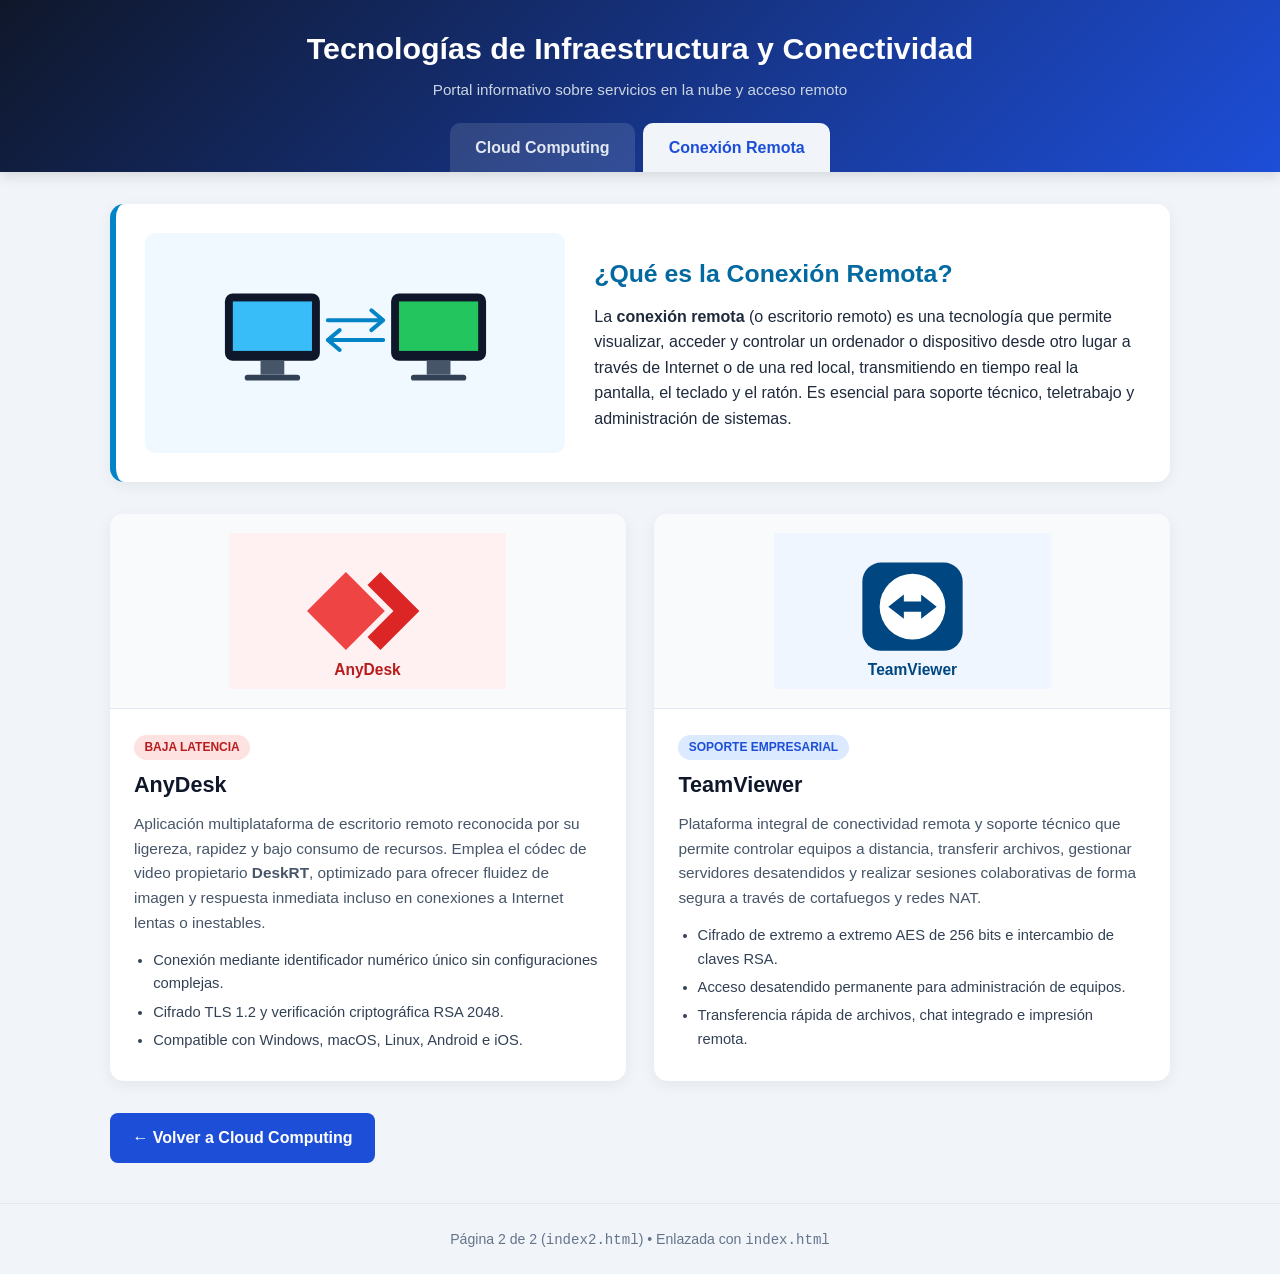
==== index.html @ af10b336 "Add index.html for remote connection information" ====
<!DOCTYPE html>
<html lang="es">
<head>
  <meta charset="UTF-8" />
  <meta name="viewport" content="width=device-width, initial-scale=1.0" />
  <title>Conexión Remota | AnyDesk y TeamViewer</title>
  <style>
    * {
      box-sizing: border-box;
      margin: 0;
      padding: 0;
    }
    body {
      font-family: 'Segoe UI', Tahoma, Geneva, Verdana, sans-serif;
      background-color: #f1f5f9;
      color: #1e293b;
      line-height: 1.6;
    }
    header {
      background: linear-gradient(135deg, #0f172a, #1d4ed8);
      color: #ffffff;
      padding: 1.5rem 1rem 0;
      text-align: center;
      box-shadow: 0 4px 12px rgba(0, 0, 0, 0.12);
    }
    header h1 {
      font-size: 1.9rem;
      margin-bottom: 0.35rem;
    }
    header p {
      color: #cbd5e1;
      font-size: 0.95rem;
      margin-bottom: 1.25rem;
    }
    nav.menu {
      display: flex;
      justify-content: center;
      gap: 0.5rem;
      max-width: 900px;
      margin: 0 auto;
    }
    nav.menu a {
      text-decoration: none;
      color: #e2e8f0;
      background-color: rgba(255, 255, 255, 0.12);
      padding: 0.75rem 1.6rem;
      border-radius: 10px 10px 0 0;
      font-weight: 600;
      transition: background-color 0.25s, color 0.25s;
    }
    nav.menu a:hover {
      background-color: rgba(255, 255, 255, 0.25);
      color: #ffffff;
    }
    nav.menu a.activo {
      background-color: #f1f5f9;
      color: #1d4ed8;
    }
    main {
      max-width: 1100px;
      margin: 2rem auto;
      padding: 0 1.25rem;
    }
    .destacado {
      background: #ffffff;
      border-radius: 14px;
      padding: 1.8rem;
      margin-bottom: 2rem;
      display: grid;
      grid-template-columns: 1fr 1.3fr;
      gap: 1.8rem;
      align-items: center;
      box-shadow: 0 4px 15px rgba(15, 23, 42, 0.06);
      border-left: 6px solid #0284c7;
    }
    .destacado img {
      width: 100%;
      max-height: 220px;
      object-fit: contain;
      border-radius: 10px;
      background: #f0f9ff;
      padding: 1rem;
    }
    .destacado h2 {
      color: #0369a1;
      margin-bottom: 0.6rem;
      font-size: 1.55rem;
    }
    .grid-herramientas {
      display: grid;
      grid-template-columns: repeat(auto-fit, minmax(340px, 1fr));
      gap: 1.8rem;
    }
    .card {
      background: #ffffff;
      border-radius: 14px;
      overflow: hidden;
      box-shadow: 0 4px 15px rgba(15, 23, 42, 0.06);
      display: flex;
      flex-direction: column;
      transition: transform 0.2s ease;
    }
    .card:hover {
      transform: translateY(-4px);
    }
    .card img {
      width: 100%;
      height: 195px;
      object-fit: contain;
      background-color: #f8fafc;
      padding: 1.2rem;
      border-bottom: 1px solid #e2e8f0;
    }
    .card-body {
      padding: 1.5rem;
    }
    .badge-red {
      display: inline-block;
      background: #fee2e2;
      color: #b91c1c;
      font-size: 0.75rem;
      font-weight: 700;
      padding: 0.2rem 0.65rem;
      border-radius: 999px;
      margin-bottom: 0.5rem;
      text-transform: uppercase;
    }
    .badge-blue {
      display: inline-block;
      background: #dbeafe;
      color: #1d4ed8;
      font-size: 0.75rem;
      font-weight: 700;
      padding: 0.2rem 0.65rem;
      border-radius: 999px;
      margin-bottom: 0.5rem;
      text-transform: uppercase;
    }
    .card h3 {
      font-size: 1.35rem;
      color: #0f172a;
      margin-bottom: 0.6rem;
    }
    .card p {
      font-size: 0.96rem;
      color: #475569;
      margin-bottom: 0.85rem;
    }
    .card ul {
      padding-left: 1.2rem;
      color: #334155;
      font-size: 0.92rem;
    }
    .card ul li {
      margin-bottom: 0.3rem;
    }
    .nav-footer {
      text-align: left;
      margin-top: 2rem;
    }
    .btn-link {
      display: inline-block;
      background-color: #1d4ed8;
      color: #ffffff;
      text-decoration: none;
      padding: 0.75rem 1.4rem;
      border-radius: 8px;
      font-weight: 600;
    }
    .btn-link:hover {
      background-color: #1e40af;
    }
    footer {
      text-align: center;
      padding: 1.5rem;
      margin-top: 2.5rem;
      color: #64748b;
      font-size: 0.88rem;
      border-top: 1px solid #e2e8f0;
    }
    @media (max-width: 768px) {
      .destacado {
        grid-template-columns: 1fr;
      }
    }
  </style>
</head>
<body>

  <header>
    <h1>Tecnologías de Infraestructura y Conectividad</h1>
    <p>Portal informativo sobre servicios en la nube y acceso remoto</p>
    <nav class="menu">
      <a href="index.html">Cloud Computing</a>
      <a href="index2.html" class="activo">Conexión Remota</a>
    </nav>
  </header>

  <main>
    <!-- Concepto Principal: Conexión Remota -->
    <section class="destacado">
      <img
        alt="Ilustración de Conexión Remota entre equipos"
        src='data:image/svg+xml;utf8,<svg xmlns="http://www.w3.org/2000/svg" viewBox="0 0 320 190"><rect width="320" height="190" rx="16" fill="%23f0f9ff"/><rect x="28" y="45" width="96" height="68" rx="8" fill="%230f172a"/><rect x="36" y="53" width="80" height="50" fill="%2338bdf8"/><rect x="64" y="113" width="24" height="14" fill="%23475569"/><rect x="48" y="127" width="56" height="6" rx="3" fill="%23334155"/><rect x="196" y="45" width="96" height="68" rx="8" fill="%230f172a"/><rect x="204" y="53" width="80" height="50" fill="%2322c55e"/><rect x="232" y="113" width="24" height="14" fill="%23475569"/><rect x="216" y="127" width="56" height="6" rx="3" fill="%23334155"/><path d="M132 72h56M176 62l12 10-12 10M188 92h-56M144 82l-12 10 12 10" stroke="%230284c7" stroke-width="4" fill="none" stroke-linecap="round" stroke-linejoin="round"/></svg>'
      />
      <div>
        <h2>¿Qué es la Conexión Remota?</h2>
        <p>
          La <strong>conexión remota</strong> (o escritorio remoto) es una tecnología que permite visualizar, acceder y controlar un ordenador o dispositivo desde otro lugar a través de Internet o de una red local, transmitiendo en tiempo real la pantalla, el teclado y el ratón. Es esencial para soporte técnico, teletrabajo y administración de sistemas.
        </p>
      </div>
    </section>

    <!-- Herramientas: AnyDesk y TeamViewer -->
    <section class="grid-herramientas">
      <!-- AnyDesk -->
      <article class="card">
        <img
          alt="Ilustración representativa de AnyDesk"
          src='data:image/svg+xml;utf8,<svg xmlns="http://www.w3.org/2000/svg" viewBox="0 0 320 180"><rect width="320" height="180" fill="%23fff1f2"/><polygon points="135,45 180,90 135,135 90,90" fill="%23ef4444"/><polygon points="175,45 220,90 175,135 160,120 190,90 160,60" fill="%23dc2626"/><text x="160" y="164" font-family="Arial" font-size="18" font-weight="bold" fill="%23b91c1c" text-anchor="middle">AnyDesk</text></svg>'
        />
        <div class="card-body">
          <span class="badge-red">Baja Latencia</span>
          <h3>AnyDesk</h3>
          <p>
            Aplicación multiplataforma de escritorio remoto reconocida por su ligereza, rapidez y bajo consumo de recursos. Emplea el códec de video propietario <strong>DeskRT</strong>, optimizado para ofrecer fluidez de imagen y respuesta inmediata incluso en conexiones a Internet lentas o inestables.
          </p>
          <ul>
            <li>Conexión mediante identificador numérico único sin configuraciones complejas.</li>
            <li>Cifrado TLS 1.2 y verificación criptográfica RSA 2048.</li>
            <li>Compatible con Windows, macOS, Linux, Android e iOS.</li>
          </ul>
        </div>
      </article>

      <!-- TeamViewer -->
      <article class="card">
        <img
          alt="Ilustración representativa de TeamViewer"
          src='data:image/svg+xml;utf8,<svg xmlns="http://www.w3.org/2000/svg" viewBox="0 0 320 180"><rect width="320" height="180" fill="%23eff6ff"/><rect x="102" y="34" width="116" height="102" rx="22" fill="%23004680"/><circle cx="160" cy="85" r="38" fill="%23ffffff"/><polygon points="132,85 150,71 150,79 170,79 170,71 188,85 170,99 170,91 150,91 150,99" fill="%23004680"/><text x="160" y="164" font-family="Arial" font-size="18" font-weight="bold" fill="%23004680" text-anchor="middle">TeamViewer</text></svg>'
        />
        <div class="card-body">
          <span class="badge-blue">Soporte Empresarial</span>
          <h3>TeamViewer</h3>
          <p>
            Plataforma integral de conectividad remota y soporte técnico que permite controlar equipos a distancia, transferir archivos, gestionar servidores desatendidos y realizar sesiones colaborativas de forma segura a través de cortafuegos y redes NAT.
          </p>
          <ul>
            <li>Cifrado de extremo a extremo AES de 256 bits e intercambio de claves RSA.</li>
            <li>Acceso desatendido permanente para administración de equipos.</li>
            <li>Transferencia rápida de archivos, chat integrado e impresión remota.</li>
          </ul>
        </div>
      </article>
    </section>

    <div class="nav-footer">
      <a href="index.html" class="btn-link">&larr; Volver a Cloud Computing</a>
    </div>
  </main>

  <footer>
    Página 2 de 2 (<code>index2.html</code>) &bull; Enlazada con <code>index.html</code>
  </footer>

</body>
</html>
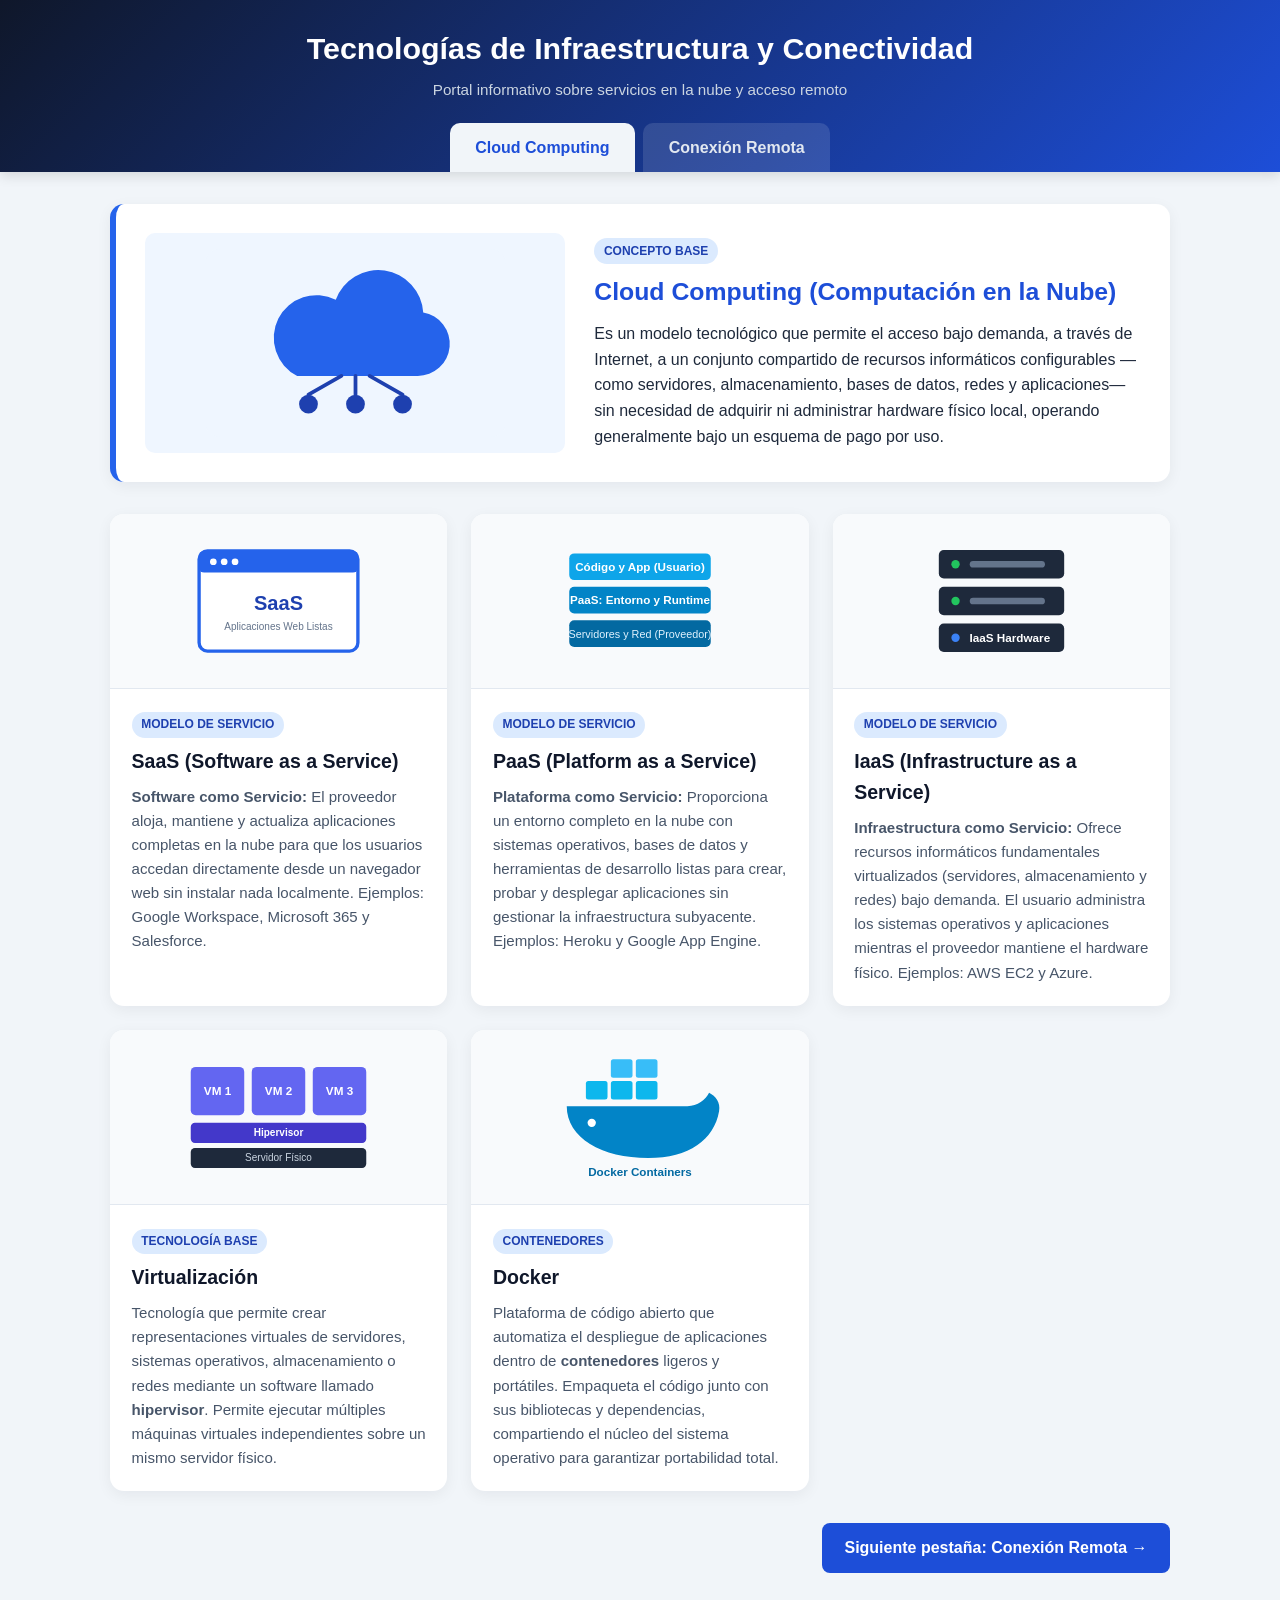
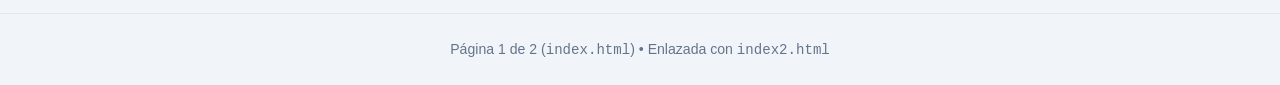
==== commit a6054fac: "Rename index-html to index.html" ====
--- a/index.html
+++ b/index.html
@@ -3,7 +3,7 @@
 <head>
   <meta charset="UTF-8" />
   <meta name="viewport" content="width=device-width, initial-scale=1.0" />
-  <title>Conexión Remota | AnyDesk y TeamViewer</title>
+  <title>Cloud Computing | Arquitectura en la Nube</title>
   <style>
     * {
       box-sizing: border-box;
@@ -71,25 +71,25 @@
       gap: 1.8rem;
       align-items: center;
       box-shadow: 0 4px 15px rgba(15, 23, 42, 0.06);
-      border-left: 6px solid #0284c7;
+      border-left: 6px solid #2563eb;
     }
     .destacado img {
       width: 100%;
       max-height: 220px;
       object-fit: contain;
       border-radius: 10px;
-      background: #f0f9ff;
+      background: #eff6ff;
       padding: 1rem;
     }
     .destacado h2 {
-      color: #0369a1;
+      color: #1d4ed8;
       margin-bottom: 0.6rem;
       font-size: 1.55rem;
     }
-    .grid-herramientas {
+    .grid-cards {
       display: grid;
-      grid-template-columns: repeat(auto-fit, minmax(340px, 1fr));
-      gap: 1.8rem;
+      grid-template-columns: repeat(auto-fit, minmax(300px, 1fr));
+      gap: 1.5rem;
     }
     .card {
       background: #ffffff;
@@ -105,57 +105,37 @@
     }
     .card img {
       width: 100%;
-      height: 195px;
+      height: 175px;
       object-fit: contain;
       background-color: #f8fafc;
-      padding: 1.2rem;
+      padding: 1rem;
       border-bottom: 1px solid #e2e8f0;
     }
     .card-body {
-      padding: 1.5rem;
-    }
-    .badge-red {
+      padding: 1.35rem;
+    }
+    .badge {
       display: inline-block;
-      background: #fee2e2;
-      color: #b91c1c;
+      background: #dbeafe;
+      color: #1e40af;
       font-size: 0.75rem;
       font-weight: 700;
-      padding: 0.2rem 0.65rem;
+      padding: 0.2rem 0.6rem;
       border-radius: 999px;
       margin-bottom: 0.5rem;
       text-transform: uppercase;
     }
-    .badge-blue {
-      display: inline-block;
-      background: #dbeafe;
-      color: #1d4ed8;
-      font-size: 0.75rem;
-      font-weight: 700;
-      padding: 0.2rem 0.65rem;
-      border-radius: 999px;
+    .card h3 {
+      font-size: 1.22rem;
+      color: #0f172a;
       margin-bottom: 0.5rem;
-      text-transform: uppercase;
-    }
-    .card h3 {
-      font-size: 1.35rem;
-      color: #0f172a;
-      margin-bottom: 0.6rem;
     }
     .card p {
-      font-size: 0.96rem;
+      font-size: 0.94rem;
       color: #475569;
-      margin-bottom: 0.85rem;
-    }
-    .card ul {
-      padding-left: 1.2rem;
-      color: #334155;
-      font-size: 0.92rem;
-    }
-    .card ul li {
-      margin-bottom: 0.3rem;
     }
     .nav-footer {
-      text-align: left;
+      text-align: right;
       margin-top: 2rem;
     }
     .btn-link {
@@ -191,76 +171,112 @@
     <h1>Tecnologías de Infraestructura y Conectividad</h1>
     <p>Portal informativo sobre servicios en la nube y acceso remoto</p>
     <nav class="menu">
-      <a href="index.html">Cloud Computing</a>
-      <a href="index2.html" class="activo">Conexión Remota</a>
+      <a href="index.html" class="activo">Cloud Computing</a>
+      <a href="index2.html">Conexión Remota</a>
     </nav>
   </header>
 
   <main>
-    <!-- Concepto Principal: Conexión Remota -->
+    <!-- Concepto Principal: Cloud Computing -->
     <section class="destacado">
       <img
-        alt="Ilustración de Conexión Remota entre equipos"
-        src='data:image/svg+xml;utf8,<svg xmlns="http://www.w3.org/2000/svg" viewBox="0 0 320 190"><rect width="320" height="190" rx="16" fill="%23f0f9ff"/><rect x="28" y="45" width="96" height="68" rx="8" fill="%230f172a"/><rect x="36" y="53" width="80" height="50" fill="%2338bdf8"/><rect x="64" y="113" width="24" height="14" fill="%23475569"/><rect x="48" y="127" width="56" height="6" rx="3" fill="%23334155"/><rect x="196" y="45" width="96" height="68" rx="8" fill="%230f172a"/><rect x="204" y="53" width="80" height="50" fill="%2322c55e"/><rect x="232" y="113" width="24" height="14" fill="%23475569"/><rect x="216" y="127" width="56" height="6" rx="3" fill="%23334155"/><path d="M132 72h56M176 62l12 10-12 10M188 92h-56M144 82l-12 10 12 10" stroke="%230284c7" stroke-width="4" fill="none" stroke-linecap="round" stroke-linejoin="round"/></svg>'
+        alt="Ilustración de Cloud Computing"
+        src='data:image/svg+xml;utf8,<svg xmlns="http://www.w3.org/2000/svg" viewBox="0 0 320 200"><rect width="320" height="200" rx="16" fill="%23eff6ff"/><path d="M98 135h128a34 34 0 0 0 6-67.5A48 48 0 0 0 139 54a40 40 0 0 0-41 81z" fill="%232563eb"/><circle cx="110" cy="165" r="10" fill="%231e40af"/><circle cx="160" cy="165" r="10" fill="%231e40af"/><circle cx="210" cy="165" r="10" fill="%231e40af"/><path d="M160 135v20M110 155l35-20M210 155l-35-20" stroke="%231e40af" stroke-width="4" stroke-linecap="round"/></svg>'
       />
       <div>
-        <h2>¿Qué es la Conexión Remota?</h2>
+        <span class="badge">Concepto Base</span>
+        <h2>Cloud Computing (Computación en la Nube)</h2>
         <p>
-          La <strong>conexión remota</strong> (o escritorio remoto) es una tecnología que permite visualizar, acceder y controlar un ordenador o dispositivo desde otro lugar a través de Internet o de una red local, transmitiendo en tiempo real la pantalla, el teclado y el ratón. Es esencial para soporte técnico, teletrabajo y administración de sistemas.
+          Es un modelo tecnológico que permite el acceso bajo demanda, a través de Internet, a un conjunto compartido de recursos informáticos configurables —como servidores, almacenamiento, bases de datos, redes y aplicaciones— sin necesidad de adquirir ni administrar hardware físico local, operando generalmente bajo un esquema de pago por uso.
         </p>
       </div>
     </section>
 
-    <!-- Herramientas: AnyDesk y TeamViewer -->
-    <section class="grid-herramientas">
-      <!-- AnyDesk -->
-      <article class="card">
-        <img
-          alt="Ilustración representativa de AnyDesk"
-          src='data:image/svg+xml;utf8,<svg xmlns="http://www.w3.org/2000/svg" viewBox="0 0 320 180"><rect width="320" height="180" fill="%23fff1f2"/><polygon points="135,45 180,90 135,135 90,90" fill="%23ef4444"/><polygon points="175,45 220,90 175,135 160,120 190,90 160,60" fill="%23dc2626"/><text x="160" y="164" font-family="Arial" font-size="18" font-weight="bold" fill="%23b91c1c" text-anchor="middle">AnyDesk</text></svg>'
-        />
-        <div class="card-body">
-          <span class="badge-red">Baja Latencia</span>
-          <h3>AnyDesk</h3>
-          <p>
-            Aplicación multiplataforma de escritorio remoto reconocida por su ligereza, rapidez y bajo consumo de recursos. Emplea el códec de video propietario <strong>DeskRT</strong>, optimizado para ofrecer fluidez de imagen y respuesta inmediata incluso en conexiones a Internet lentas o inestables.
-          </p>
-          <ul>
-            <li>Conexión mediante identificador numérico único sin configuraciones complejas.</li>
-            <li>Cifrado TLS 1.2 y verificación criptográfica RSA 2048.</li>
-            <li>Compatible con Windows, macOS, Linux, Android e iOS.</li>
-          </ul>
-        </div>
-      </article>
-
-      <!-- TeamViewer -->
-      <article class="card">
-        <img
-          alt="Ilustración representativa de TeamViewer"
-          src='data:image/svg+xml;utf8,<svg xmlns="http://www.w3.org/2000/svg" viewBox="0 0 320 180"><rect width="320" height="180" fill="%23eff6ff"/><rect x="102" y="34" width="116" height="102" rx="22" fill="%23004680"/><circle cx="160" cy="85" r="38" fill="%23ffffff"/><polygon points="132,85 150,71 150,79 170,79 170,71 188,85 170,99 170,91 150,91 150,99" fill="%23004680"/><text x="160" y="164" font-family="Arial" font-size="18" font-weight="bold" fill="%23004680" text-anchor="middle">TeamViewer</text></svg>'
-        />
-        <div class="card-body">
-          <span class="badge-blue">Soporte Empresarial</span>
-          <h3>TeamViewer</h3>
-          <p>
-            Plataforma integral de conectividad remota y soporte técnico que permite controlar equipos a distancia, transferir archivos, gestionar servidores desatendidos y realizar sesiones colaborativas de forma segura a través de cortafuegos y redes NAT.
-          </p>
-          <ul>
-            <li>Cifrado de extremo a extremo AES de 256 bits e intercambio de claves RSA.</li>
-            <li>Acceso desatendido permanente para administración de equipos.</li>
-            <li>Transferencia rápida de archivos, chat integrado e impresión remota.</li>
-          </ul>
+    <!-- Tarjetas: SaaS, PaaS, IaaS, Virtualización y Docker -->
+    <section class="grid-cards">
+      <!-- SaaS -->
+      <article class="card">
+        <img
+          alt="Ilustración de SaaS"
+          src='data:image/svg+xml;utf8,<svg xmlns="http://www.w3.org/2000/svg" viewBox="0 0 300 170"><rect width="300" height="170" fill="%23f8fafc"/><rect x="55" y="25" width="190" height="120" rx="10" fill="%23ffffff" stroke="%232563eb" stroke-width="4"/><rect x="55" y="25" width="190" height="26" rx="6" fill="%232563eb"/><circle cx="72" cy="38" r="4" fill="%23ffffff"/><circle cx="85" cy="38" r="4" fill="%23ffffff"/><circle cx="98" cy="38" r="4" fill="%23ffffff"/><text x="150" y="96" font-family="Arial" font-size="24" font-weight="bold" fill="%231e40af" text-anchor="middle">SaaS</text><text x="150" y="120" font-family="Arial" font-size="12" fill="%2364748b" text-anchor="middle">Aplicaciones Web Listas</text></svg>'
+        />
+        <div class="card-body">
+          <span class="badge">Modelo de Servicio</span>
+          <h3>SaaS (Software as a Service)</h3>
+          <p>
+            <strong>Software como Servicio:</strong> El proveedor aloja, mantiene y actualiza aplicaciones completas en la nube para que los usuarios accedan directamente desde un navegador web sin instalar nada localmente. Ejemplos: Google Workspace, Microsoft 365 y Salesforce.
+          </p>
+        </div>
+      </article>
+
+      <!-- PaaS -->
+      <article class="card">
+        <img
+          alt="Ilustración de PaaS"
+          src='data:image/svg+xml;utf8,<svg xmlns="http://www.w3.org/2000/svg" viewBox="0 0 300 170"><rect width="300" height="170" fill="%23f8fafc"/><rect x="65" y="28" width="170" height="32" rx="6" fill="%230ea5e9"/><rect x="65" y="68" width="170" height="32" rx="6" fill="%230284c7"/><rect x="65" y="108" width="170" height="32" rx="6" fill="%230369a1"/><text x="150" y="49" font-family="Arial" font-size="14" font-weight="bold" fill="%23ffffff" text-anchor="middle">Código y App (Usuario)</text><text x="150" y="89" font-family="Arial" font-size="14" font-weight="bold" fill="%23ffffff" text-anchor="middle">PaaS: Entorno y Runtime</text><text x="150" y="129" font-family="Arial" font-size="13" fill="%23e0f2fe" text-anchor="middle">Servidores y Red (Proveedor)</text></svg>'
+        />
+        <div class="card-body">
+          <span class="badge">Modelo de Servicio</span>
+          <h3>PaaS (Platform as a Service)</h3>
+          <p>
+            <strong>Plataforma como Servicio:</strong> Proporciona un entorno completo en la nube con sistemas operativos, bases de datos y herramientas de desarrollo listas para crear, probar y desplegar aplicaciones sin gestionar la infraestructura subyacente. Ejemplos: Heroku y Google App Engine.
+          </p>
+        </div>
+      </article>
+
+      <!-- IaaS -->
+      <article class="card">
+        <img
+          alt="Ilustración de IaaS"
+          src='data:image/svg+xml;utf8,<svg xmlns="http://www.w3.org/2000/svg" viewBox="0 0 300 170"><rect width="300" height="170" fill="%23f8fafc"/><rect x="75" y="24" width="150" height="34" rx="6" fill="%231e293b"/><circle cx="95" cy="41" r="5" fill="%2322c55e"/><rect x="112" y="37" width="90" height="8" rx="4" fill="%2364748b"/><rect x="75" y="68" width="150" height="34" rx="6" fill="%231e293b"/><circle cx="95" cy="85" r="5" fill="%2322c55e"/><rect x="112" y="81" width="90" height="8" rx="4" fill="%2364748b"/><rect x="75" y="112" width="150" height="34" rx="6" fill="%231e293b"/><circle cx="95" cy="129" r="5" fill="%233b82f6"/><text x="160" y="134" font-family="Arial" font-size="14" font-weight="bold" fill="%23ffffff" text-anchor="middle">IaaS Hardware</text></svg>'
+        />
+        <div class="card-body">
+          <span class="badge">Modelo de Servicio</span>
+          <h3>IaaS (Infrastructure as a Service)</h3>
+          <p>
+            <strong>Infraestructura como Servicio:</strong> Ofrece recursos informáticos fundamentales virtualizados (servidores, almacenamiento y redes) bajo demanda. El usuario administra los sistemas operativos y aplicaciones mientras el proveedor mantiene el hardware físico. Ejemplos: AWS EC2 y Azure.
+          </p>
+        </div>
+      </article>
+
+      <!-- Virtualización -->
+      <article class="card">
+        <img
+          alt="Ilustración de Virtualización"
+          src='data:image/svg+xml;utf8,<svg xmlns="http://www.w3.org/2000/svg" viewBox="0 0 300 170"><rect width="300" height="170" fill="%23f8fafc"/><rect x="45" y="25" width="64" height="58" rx="6" fill="%236366f1"/><text x="77" y="59" font-family="Arial" font-size="14" font-weight="bold" fill="%23ffffff" text-anchor="middle">VM 1</text><rect x="118" y="25" width="64" height="58" rx="6" fill="%236366f1"/><text x="150" y="59" font-family="Arial" font-size="14" font-weight="bold" fill="%23ffffff" text-anchor="middle">VM 2</text><rect x="191" y="25" width="64" height="58" rx="6" fill="%236366f1"/><text x="223" y="59" font-family="Arial" font-size="14" font-weight="bold" fill="%23ffffff" text-anchor="middle">VM 3</text><rect x="45" y="92" width="210" height="24" rx="5" fill="%234338ca"/><text x="150" y="108" font-family="Arial" font-size="12" font-weight="bold" fill="%23ffffff" text-anchor="middle">Hipervisor</text><rect x="45" y="122" width="210" height="24" rx="5" fill="%231e293b"/><text x="150" y="138" font-family="Arial" font-size="12" fill="%23cbd5e1" text-anchor="middle">Servidor Físico</text></svg>'
+        />
+        <div class="card-body">
+          <span class="badge">Tecnología Base</span>
+          <h3>Virtualización</h3>
+          <p>
+            Tecnología que permite crear representaciones virtuales de servidores, sistemas operativos, almacenamiento o redes mediante un software llamado <strong>hipervisor</strong>. Permite ejecutar múltiples máquinas virtuales independientes sobre un mismo servidor físico.
+          </p>
+        </div>
+      </article>
+
+      <!-- Docker -->
+      <article class="card">
+        <img
+          alt="Ilustración de Docker y Contenedores"
+          src='data:image/svg+xml;utf8,<svg xmlns="http://www.w3.org/2000/svg" viewBox="0 0 300 170"><rect width="300" height="170" fill="%23f8fafc"/><rect x="85" y="42" width="26" height="22" rx="3" fill="%230db7ed"/><rect x="115" y="42" width="26" height="22" rx="3" fill="%230db7ed"/><rect x="145" y="42" width="26" height="22" rx="3" fill="%230db7ed"/><rect x="115" y="16" width="26" height="22" rx="3" fill="%2338bdf8"/><rect x="145" y="16" width="26" height="22" rx="3" fill="%2338bdf8"/><path d="M62 72h145c12 0 22-8 26-16 8 4 14 12 12 22-6 34-36 56-85 56-56 0-98-24-98-62z" fill="%230284c7"/><circle cx="92" cy="92" r="5" fill="%23ffffff"/><text x="150" y="156" font-family="Arial" font-size="14" font-weight="bold" fill="%230369a1" text-anchor="middle">Docker Containers</text></svg>'
+        />
+        <div class="card-body">
+          <span class="badge">Contenedores</span>
+          <h3>Docker</h3>
+          <p>
+            Plataforma de código abierto que automatiza el despliegue de aplicaciones dentro de <strong>contenedores</strong> ligeros y portátiles. Empaqueta el código junto con sus bibliotecas y dependencias, compartiendo el núcleo del sistema operativo para garantizar portabilidad total.
+          </p>
         </div>
       </article>
     </section>
 
     <div class="nav-footer">
-      <a href="index.html" class="btn-link">&larr; Volver a Cloud Computing</a>
+      <a href="index2.html" class="btn-link">Siguiente pestaña: Conexión Remota →</a>
     </div>
   </main>
 
   <footer>
-    Página 2 de 2 (<code>index2.html</code>) &bull; Enlazada con <code>index.html</code>
+    Página 1 de 2 (<code>index.html</code>) • Enlazada con <code>index2.html</code>
   </footer>
 
 </body>
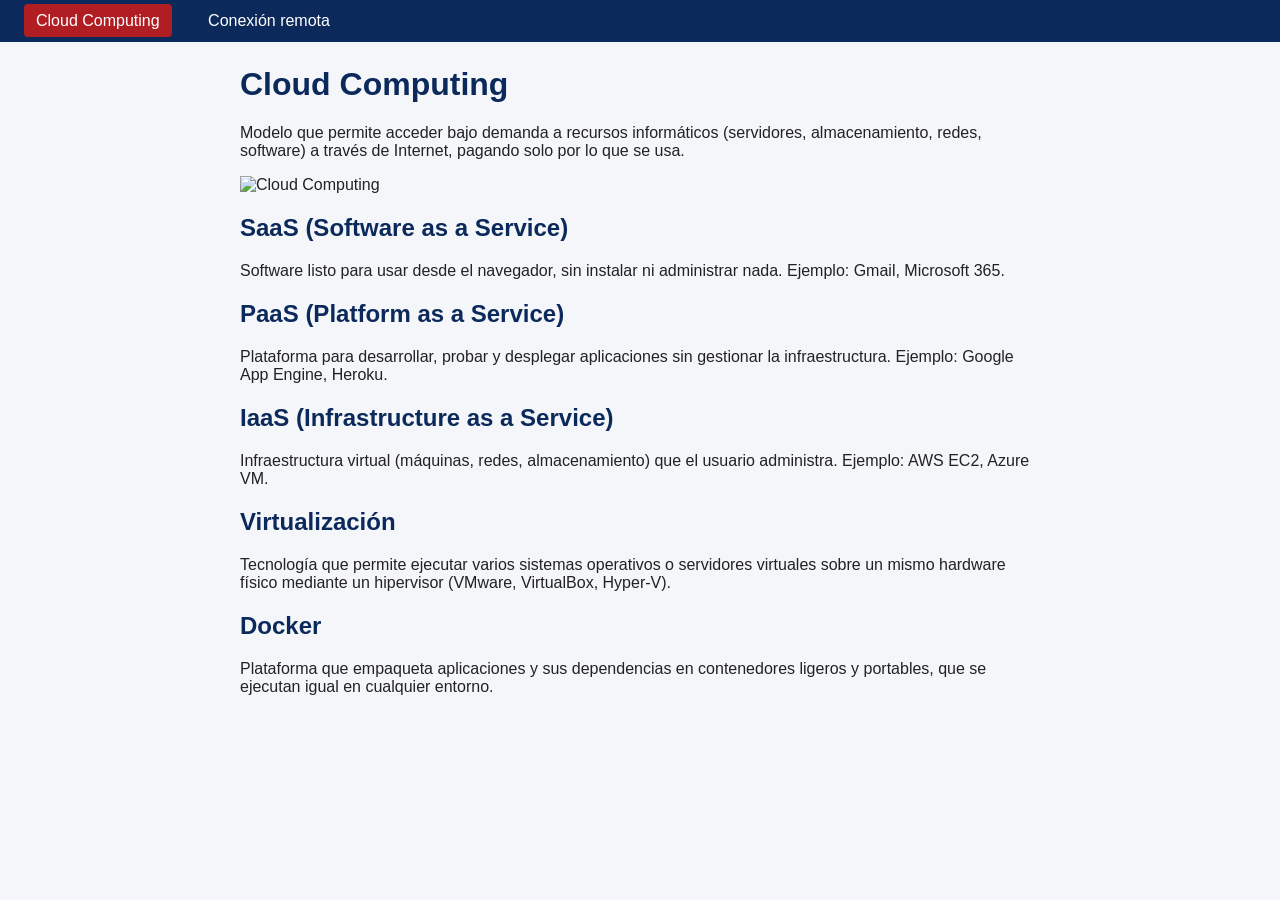
==== commit 47ab6f7d: "Add files via upload" ====
--- a/index.html
+++ b/index.html
@@ -1,283 +1,35 @@
 <!DOCTYPE html>
 <html lang="es">
 <head>
-  <meta charset="UTF-8" />
-  <meta name="viewport" content="width=device-width, initial-scale=1.0" />
-  <title>Cloud Computing | Arquitectura en la Nube</title>
-  <style>
-    * {
-      box-sizing: border-box;
-      margin: 0;
-      padding: 0;
-    }
-    body {
-      font-family: 'Segoe UI', Tahoma, Geneva, Verdana, sans-serif;
-      background-color: #f1f5f9;
-      color: #1e293b;
-      line-height: 1.6;
-    }
-    header {
-      background: linear-gradient(135deg, #0f172a, #1d4ed8);
-      color: #ffffff;
-      padding: 1.5rem 1rem 0;
-      text-align: center;
-      box-shadow: 0 4px 12px rgba(0, 0, 0, 0.12);
-    }
-    header h1 {
-      font-size: 1.9rem;
-      margin-bottom: 0.35rem;
-    }
-    header p {
-      color: #cbd5e1;
-      font-size: 0.95rem;
-      margin-bottom: 1.25rem;
-    }
-    nav.menu {
-      display: flex;
-      justify-content: center;
-      gap: 0.5rem;
-      max-width: 900px;
-      margin: 0 auto;
-    }
-    nav.menu a {
-      text-decoration: none;
-      color: #e2e8f0;
-      background-color: rgba(255, 255, 255, 0.12);
-      padding: 0.75rem 1.6rem;
-      border-radius: 10px 10px 0 0;
-      font-weight: 600;
-      transition: background-color 0.25s, color 0.25s;
-    }
-    nav.menu a:hover {
-      background-color: rgba(255, 255, 255, 0.25);
-      color: #ffffff;
-    }
-    nav.menu a.activo {
-      background-color: #f1f5f9;
-      color: #1d4ed8;
-    }
-    main {
-      max-width: 1100px;
-      margin: 2rem auto;
-      padding: 0 1.25rem;
-    }
-    .destacado {
-      background: #ffffff;
-      border-radius: 14px;
-      padding: 1.8rem;
-      margin-bottom: 2rem;
-      display: grid;
-      grid-template-columns: 1fr 1.3fr;
-      gap: 1.8rem;
-      align-items: center;
-      box-shadow: 0 4px 15px rgba(15, 23, 42, 0.06);
-      border-left: 6px solid #2563eb;
-    }
-    .destacado img {
-      width: 100%;
-      max-height: 220px;
-      object-fit: contain;
-      border-radius: 10px;
-      background: #eff6ff;
-      padding: 1rem;
-    }
-    .destacado h2 {
-      color: #1d4ed8;
-      margin-bottom: 0.6rem;
-      font-size: 1.55rem;
-    }
-    .grid-cards {
-      display: grid;
-      grid-template-columns: repeat(auto-fit, minmax(300px, 1fr));
-      gap: 1.5rem;
-    }
-    .card {
-      background: #ffffff;
-      border-radius: 14px;
-      overflow: hidden;
-      box-shadow: 0 4px 15px rgba(15, 23, 42, 0.06);
-      display: flex;
-      flex-direction: column;
-      transition: transform 0.2s ease;
-    }
-    .card:hover {
-      transform: translateY(-4px);
-    }
-    .card img {
-      width: 100%;
-      height: 175px;
-      object-fit: contain;
-      background-color: #f8fafc;
-      padding: 1rem;
-      border-bottom: 1px solid #e2e8f0;
-    }
-    .card-body {
-      padding: 1.35rem;
-    }
-    .badge {
-      display: inline-block;
-      background: #dbeafe;
-      color: #1e40af;
-      font-size: 0.75rem;
-      font-weight: 700;
-      padding: 0.2rem 0.6rem;
-      border-radius: 999px;
-      margin-bottom: 0.5rem;
-      text-transform: uppercase;
-    }
-    .card h3 {
-      font-size: 1.22rem;
-      color: #0f172a;
-      margin-bottom: 0.5rem;
-    }
-    .card p {
-      font-size: 0.94rem;
-      color: #475569;
-    }
-    .nav-footer {
-      text-align: right;
-      margin-top: 2rem;
-    }
-    .btn-link {
-      display: inline-block;
-      background-color: #1d4ed8;
-      color: #ffffff;
-      text-decoration: none;
-      padding: 0.75rem 1.4rem;
-      border-radius: 8px;
-      font-weight: 600;
-    }
-    .btn-link:hover {
-      background-color: #1e40af;
-    }
-    footer {
-      text-align: center;
-      padding: 1.5rem;
-      margin-top: 2.5rem;
-      color: #64748b;
-      font-size: 0.88rem;
-      border-top: 1px solid #e2e8f0;
-    }
-    @media (max-width: 768px) {
-      .destacado {
-        grid-template-columns: 1fr;
-      }
-    }
-  </style>
+  <meta charset="UTF-8">
+  <meta name="viewport" content="width=device-width, initial-scale=1">
+  <title>Cloud Computing</title>
+  <link rel="stylesheet" href="style.css">
 </head>
 <body>
+  <nav>
+    <a href="index.html" class="activo">Cloud Computing</a>
+    <a href="remota.html">Conexión remota</a>
+  </nav>
+  <main>
+    <h1>Cloud Computing</h1>
+    <p>Modelo que permite acceder bajo demanda a recursos informáticos (servidores, almacenamiento, redes, software) a través de Internet, pagando solo por lo que se usa.</p>
+    <img src="img/cloud.png" alt="Cloud Computing">
 
-  <header>
-    <h1>Tecnologías de Infraestructura y Conectividad</h1>
-    <p>Portal informativo sobre servicios en la nube y acceso remoto</p>
-    <nav class="menu">
-      <a href="index.html" class="activo">Cloud Computing</a>
-      <a href="index2.html">Conexión Remota</a>
-    </nav>
-  </header>
+    <h2>SaaS (Software as a Service)</h2>
+    <p>Software listo para usar desde el navegador, sin instalar ni administrar nada. Ejemplo: Gmail, Microsoft 365.</p>
 
-  <main>
-    <!-- Concepto Principal: Cloud Computing -->
-    <section class="destacado">
-      <img
-        alt="Ilustración de Cloud Computing"
-        src='data:image/svg+xml;utf8,<svg xmlns="http://www.w3.org/2000/svg" viewBox="0 0 320 200"><rect width="320" height="200" rx="16" fill="%23eff6ff"/><path d="M98 135h128a34 34 0 0 0 6-67.5A48 48 0 0 0 139 54a40 40 0 0 0-41 81z" fill="%232563eb"/><circle cx="110" cy="165" r="10" fill="%231e40af"/><circle cx="160" cy="165" r="10" fill="%231e40af"/><circle cx="210" cy="165" r="10" fill="%231e40af"/><path d="M160 135v20M110 155l35-20M210 155l-35-20" stroke="%231e40af" stroke-width="4" stroke-linecap="round"/></svg>'
-      />
-      <div>
-        <span class="badge">Concepto Base</span>
-        <h2>Cloud Computing (Computación en la Nube)</h2>
-        <p>
-          Es un modelo tecnológico que permite el acceso bajo demanda, a través de Internet, a un conjunto compartido de recursos informáticos configurables —como servidores, almacenamiento, bases de datos, redes y aplicaciones— sin necesidad de adquirir ni administrar hardware físico local, operando generalmente bajo un esquema de pago por uso.
-        </p>
-      </div>
-    </section>
+    <h2>PaaS (Platform as a Service)</h2>
+    <p>Plataforma para desarrollar, probar y desplegar aplicaciones sin gestionar la infraestructura. Ejemplo: Google App Engine, Heroku.</p>
 
-    <!-- Tarjetas: SaaS, PaaS, IaaS, Virtualización y Docker -->
-    <section class="grid-cards">
-      <!-- SaaS -->
-      <article class="card">
-        <img
-          alt="Ilustración de SaaS"
-          src='data:image/svg+xml;utf8,<svg xmlns="http://www.w3.org/2000/svg" viewBox="0 0 300 170"><rect width="300" height="170" fill="%23f8fafc"/><rect x="55" y="25" width="190" height="120" rx="10" fill="%23ffffff" stroke="%232563eb" stroke-width="4"/><rect x="55" y="25" width="190" height="26" rx="6" fill="%232563eb"/><circle cx="72" cy="38" r="4" fill="%23ffffff"/><circle cx="85" cy="38" r="4" fill="%23ffffff"/><circle cx="98" cy="38" r="4" fill="%23ffffff"/><text x="150" y="96" font-family="Arial" font-size="24" font-weight="bold" fill="%231e40af" text-anchor="middle">SaaS</text><text x="150" y="120" font-family="Arial" font-size="12" fill="%2364748b" text-anchor="middle">Aplicaciones Web Listas</text></svg>'
-        />
-        <div class="card-body">
-          <span class="badge">Modelo de Servicio</span>
-          <h3>SaaS (Software as a Service)</h3>
-          <p>
-            <strong>Software como Servicio:</strong> El proveedor aloja, mantiene y actualiza aplicaciones completas en la nube para que los usuarios accedan directamente desde un navegador web sin instalar nada localmente. Ejemplos: Google Workspace, Microsoft 365 y Salesforce.
-          </p>
-        </div>
-      </article>
+    <h2>IaaS (Infrastructure as a Service)</h2>
+    <p>Infraestructura virtual (máquinas, redes, almacenamiento) que el usuario administra. Ejemplo: AWS EC2, Azure VM.</p>
 
-      <!-- PaaS -->
-      <article class="card">
-        <img
-          alt="Ilustración de PaaS"
-          src='data:image/svg+xml;utf8,<svg xmlns="http://www.w3.org/2000/svg" viewBox="0 0 300 170"><rect width="300" height="170" fill="%23f8fafc"/><rect x="65" y="28" width="170" height="32" rx="6" fill="%230ea5e9"/><rect x="65" y="68" width="170" height="32" rx="6" fill="%230284c7"/><rect x="65" y="108" width="170" height="32" rx="6" fill="%230369a1"/><text x="150" y="49" font-family="Arial" font-size="14" font-weight="bold" fill="%23ffffff" text-anchor="middle">Código y App (Usuario)</text><text x="150" y="89" font-family="Arial" font-size="14" font-weight="bold" fill="%23ffffff" text-anchor="middle">PaaS: Entorno y Runtime</text><text x="150" y="129" font-family="Arial" font-size="13" fill="%23e0f2fe" text-anchor="middle">Servidores y Red (Proveedor)</text></svg>'
-        />
-        <div class="card-body">
-          <span class="badge">Modelo de Servicio</span>
-          <h3>PaaS (Platform as a Service)</h3>
-          <p>
-            <strong>Plataforma como Servicio:</strong> Proporciona un entorno completo en la nube con sistemas operativos, bases de datos y herramientas de desarrollo listas para crear, probar y desplegar aplicaciones sin gestionar la infraestructura subyacente. Ejemplos: Heroku y Google App Engine.
-          </p>
-        </div>
-      </article>
+    <h2>Virtualización</h2>
+    <p>Tecnología que permite ejecutar varios sistemas operativos o servidores virtuales sobre un mismo hardware físico mediante un hipervisor (VMware, VirtualBox, Hyper-V).</p>
 
-      <!-- IaaS -->
-      <article class="card">
-        <img
-          alt="Ilustración de IaaS"
-          src='data:image/svg+xml;utf8,<svg xmlns="http://www.w3.org/2000/svg" viewBox="0 0 300 170"><rect width="300" height="170" fill="%23f8fafc"/><rect x="75" y="24" width="150" height="34" rx="6" fill="%231e293b"/><circle cx="95" cy="41" r="5" fill="%2322c55e"/><rect x="112" y="37" width="90" height="8" rx="4" fill="%2364748b"/><rect x="75" y="68" width="150" height="34" rx="6" fill="%231e293b"/><circle cx="95" cy="85" r="5" fill="%2322c55e"/><rect x="112" y="81" width="90" height="8" rx="4" fill="%2364748b"/><rect x="75" y="112" width="150" height="34" rx="6" fill="%231e293b"/><circle cx="95" cy="129" r="5" fill="%233b82f6"/><text x="160" y="134" font-family="Arial" font-size="14" font-weight="bold" fill="%23ffffff" text-anchor="middle">IaaS Hardware</text></svg>'
-        />
-        <div class="card-body">
-          <span class="badge">Modelo de Servicio</span>
-          <h3>IaaS (Infrastructure as a Service)</h3>
-          <p>
-            <strong>Infraestructura como Servicio:</strong> Ofrece recursos informáticos fundamentales virtualizados (servidores, almacenamiento y redes) bajo demanda. El usuario administra los sistemas operativos y aplicaciones mientras el proveedor mantiene el hardware físico. Ejemplos: AWS EC2 y Azure.
-          </p>
-        </div>
-      </article>
-
-      <!-- Virtualización -->
-      <article class="card">
-        <img
-          alt="Ilustración de Virtualización"
-          src='data:image/svg+xml;utf8,<svg xmlns="http://www.w3.org/2000/svg" viewBox="0 0 300 170"><rect width="300" height="170" fill="%23f8fafc"/><rect x="45" y="25" width="64" height="58" rx="6" fill="%236366f1"/><text x="77" y="59" font-family="Arial" font-size="14" font-weight="bold" fill="%23ffffff" text-anchor="middle">VM 1</text><rect x="118" y="25" width="64" height="58" rx="6" fill="%236366f1"/><text x="150" y="59" font-family="Arial" font-size="14" font-weight="bold" fill="%23ffffff" text-anchor="middle">VM 2</text><rect x="191" y="25" width="64" height="58" rx="6" fill="%236366f1"/><text x="223" y="59" font-family="Arial" font-size="14" font-weight="bold" fill="%23ffffff" text-anchor="middle">VM 3</text><rect x="45" y="92" width="210" height="24" rx="5" fill="%234338ca"/><text x="150" y="108" font-family="Arial" font-size="12" font-weight="bold" fill="%23ffffff" text-anchor="middle">Hipervisor</text><rect x="45" y="122" width="210" height="24" rx="5" fill="%231e293b"/><text x="150" y="138" font-family="Arial" font-size="12" fill="%23cbd5e1" text-anchor="middle">Servidor Físico</text></svg>'
-        />
-        <div class="card-body">
-          <span class="badge">Tecnología Base</span>
-          <h3>Virtualización</h3>
-          <p>
-            Tecnología que permite crear representaciones virtuales de servidores, sistemas operativos, almacenamiento o redes mediante un software llamado <strong>hipervisor</strong>. Permite ejecutar múltiples máquinas virtuales independientes sobre un mismo servidor físico.
-          </p>
-        </div>
-      </article>
-
-      <!-- Docker -->
-      <article class="card">
-        <img
-          alt="Ilustración de Docker y Contenedores"
-          src='data:image/svg+xml;utf8,<svg xmlns="http://www.w3.org/2000/svg" viewBox="0 0 300 170"><rect width="300" height="170" fill="%23f8fafc"/><rect x="85" y="42" width="26" height="22" rx="3" fill="%230db7ed"/><rect x="115" y="42" width="26" height="22" rx="3" fill="%230db7ed"/><rect x="145" y="42" width="26" height="22" rx="3" fill="%230db7ed"/><rect x="115" y="16" width="26" height="22" rx="3" fill="%2338bdf8"/><rect x="145" y="16" width="26" height="22" rx="3" fill="%2338bdf8"/><path d="M62 72h145c12 0 22-8 26-16 8 4 14 12 12 22-6 34-36 56-85 56-56 0-98-24-98-62z" fill="%230284c7"/><circle cx="92" cy="92" r="5" fill="%23ffffff"/><text x="150" y="156" font-family="Arial" font-size="14" font-weight="bold" fill="%230369a1" text-anchor="middle">Docker Containers</text></svg>'
-        />
-        <div class="card-body">
-          <span class="badge">Contenedores</span>
-          <h3>Docker</h3>
-          <p>
-            Plataforma de código abierto que automatiza el despliegue de aplicaciones dentro de <strong>contenedores</strong> ligeros y portátiles. Empaqueta el código junto con sus bibliotecas y dependencias, compartiendo el núcleo del sistema operativo para garantizar portabilidad total.
-          </p>
-        </div>
-      </article>
-    </section>
-
-    <div class="nav-footer">
-      <a href="index2.html" class="btn-link">Siguiente pestaña: Conexión Remota →</a>
-    </div>
+    <h2>Docker</h2>
+    <p>Plataforma que empaqueta aplicaciones y sus dependencias en contenedores ligeros y portables, que se ejecutan igual en cualquier entorno.</p>
   </main>
-
-  <footer>
-    Página 1 de 2 (<code>index.html</code>) • Enlazada con <code>index2.html</code>
-  </footer>
-
 </body>
 </html>
--- a/style.css
+++ b/style.css
@@ -0,0 +1,7 @@
+body { font-family: Arial, sans-serif; margin: 0; background: #f4f6f9; color: #222; }
+nav { background: #0b2a5b; padding: 12px 24px; }
+nav a { color: #fff; text-decoration: none; margin-right: 20px; padding: 8px 12px; border-radius: 4px; }
+nav a:hover, nav a.activo { background: #b01e23; }
+main { max-width: 800px; margin: 24px auto; padding: 0 16px; }
+img { max-width: 100%; height: auto; max-height: 260px; display: block; margin: 12px 0; }
+h1, h2 { color: #0b2a5b; }
